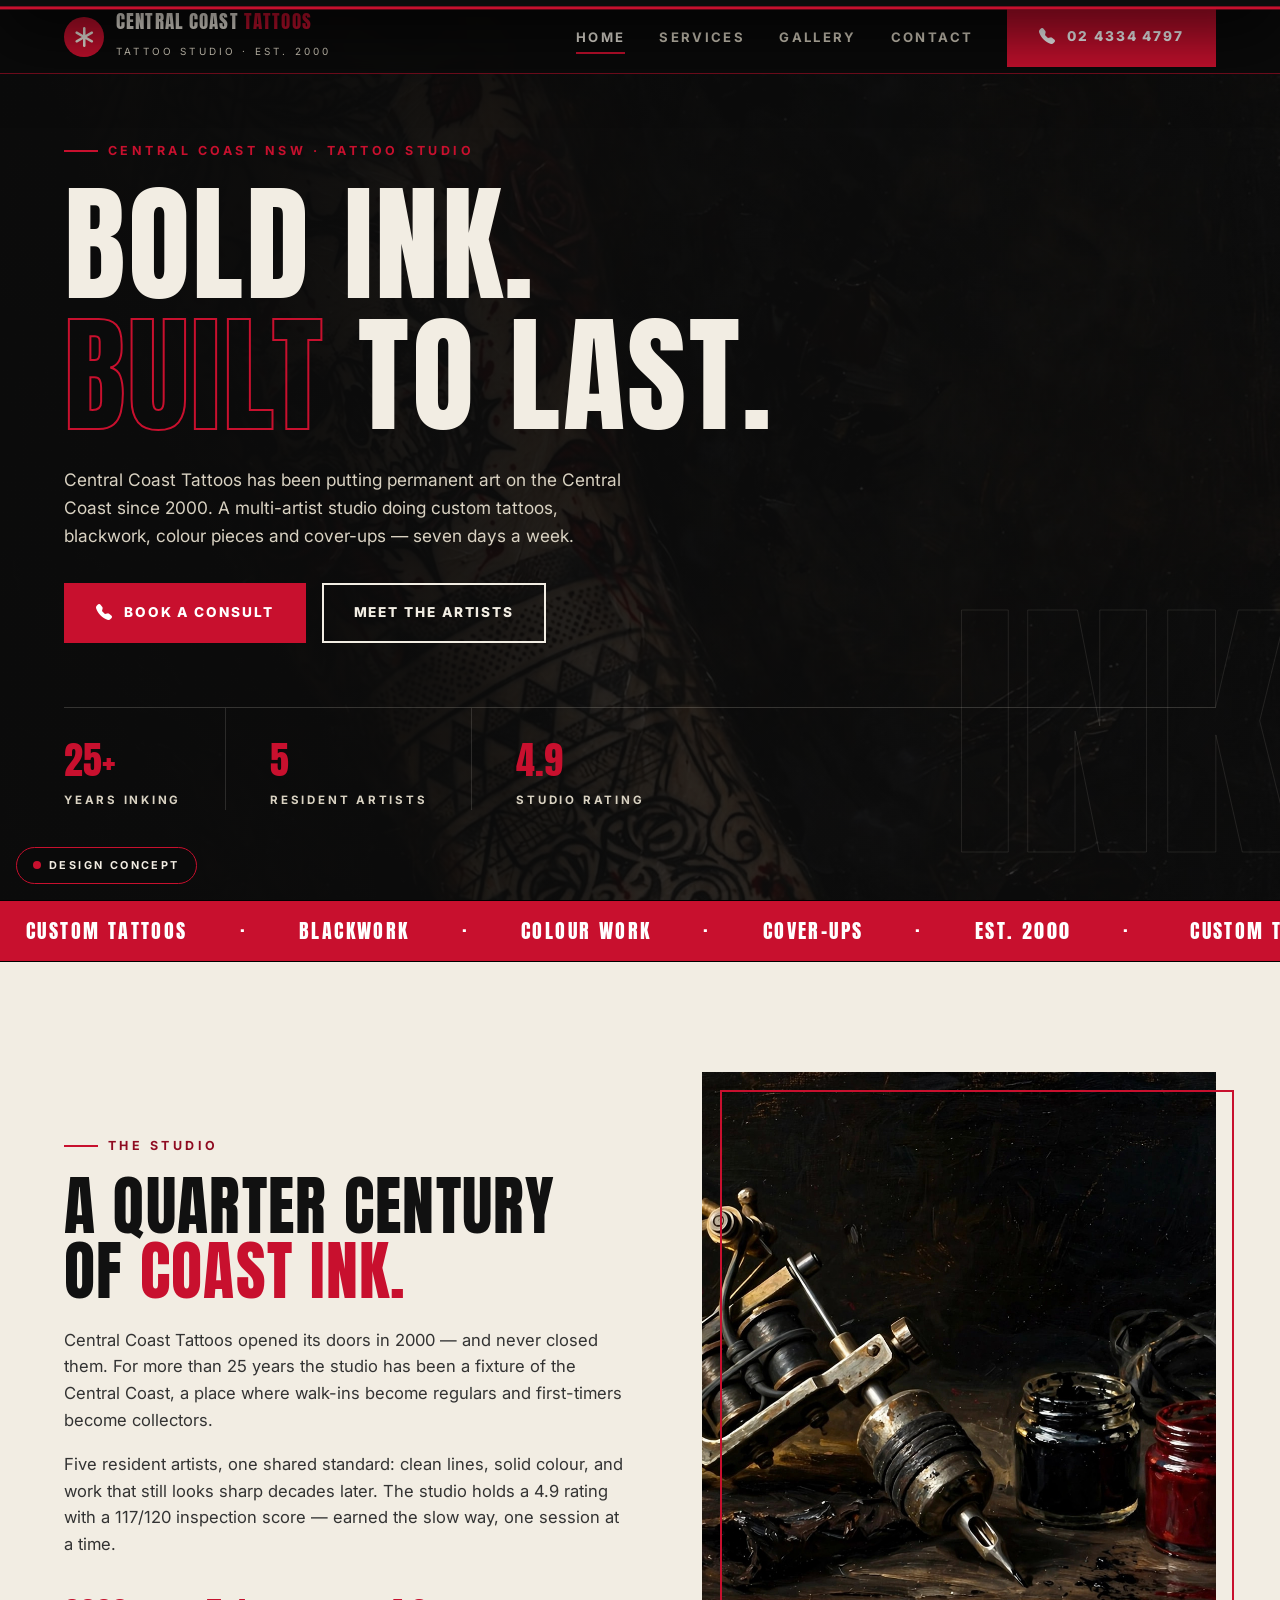
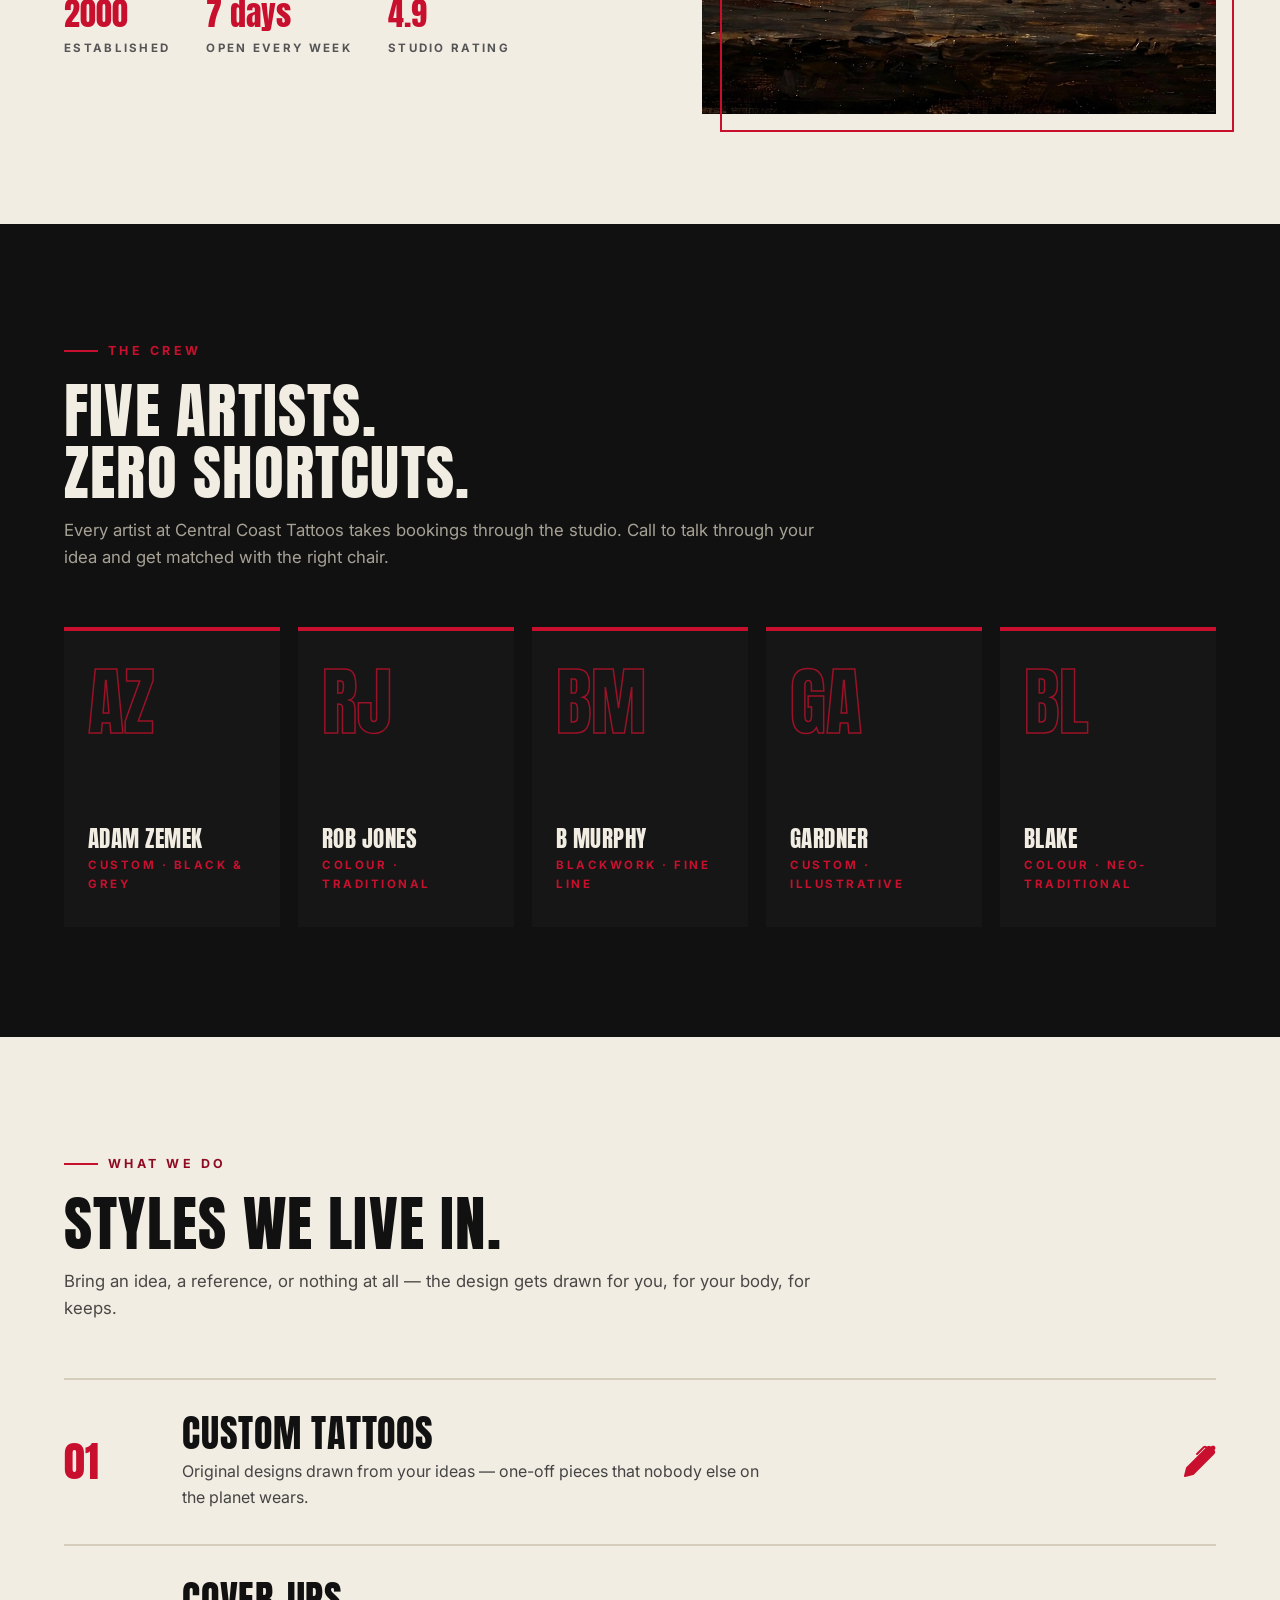
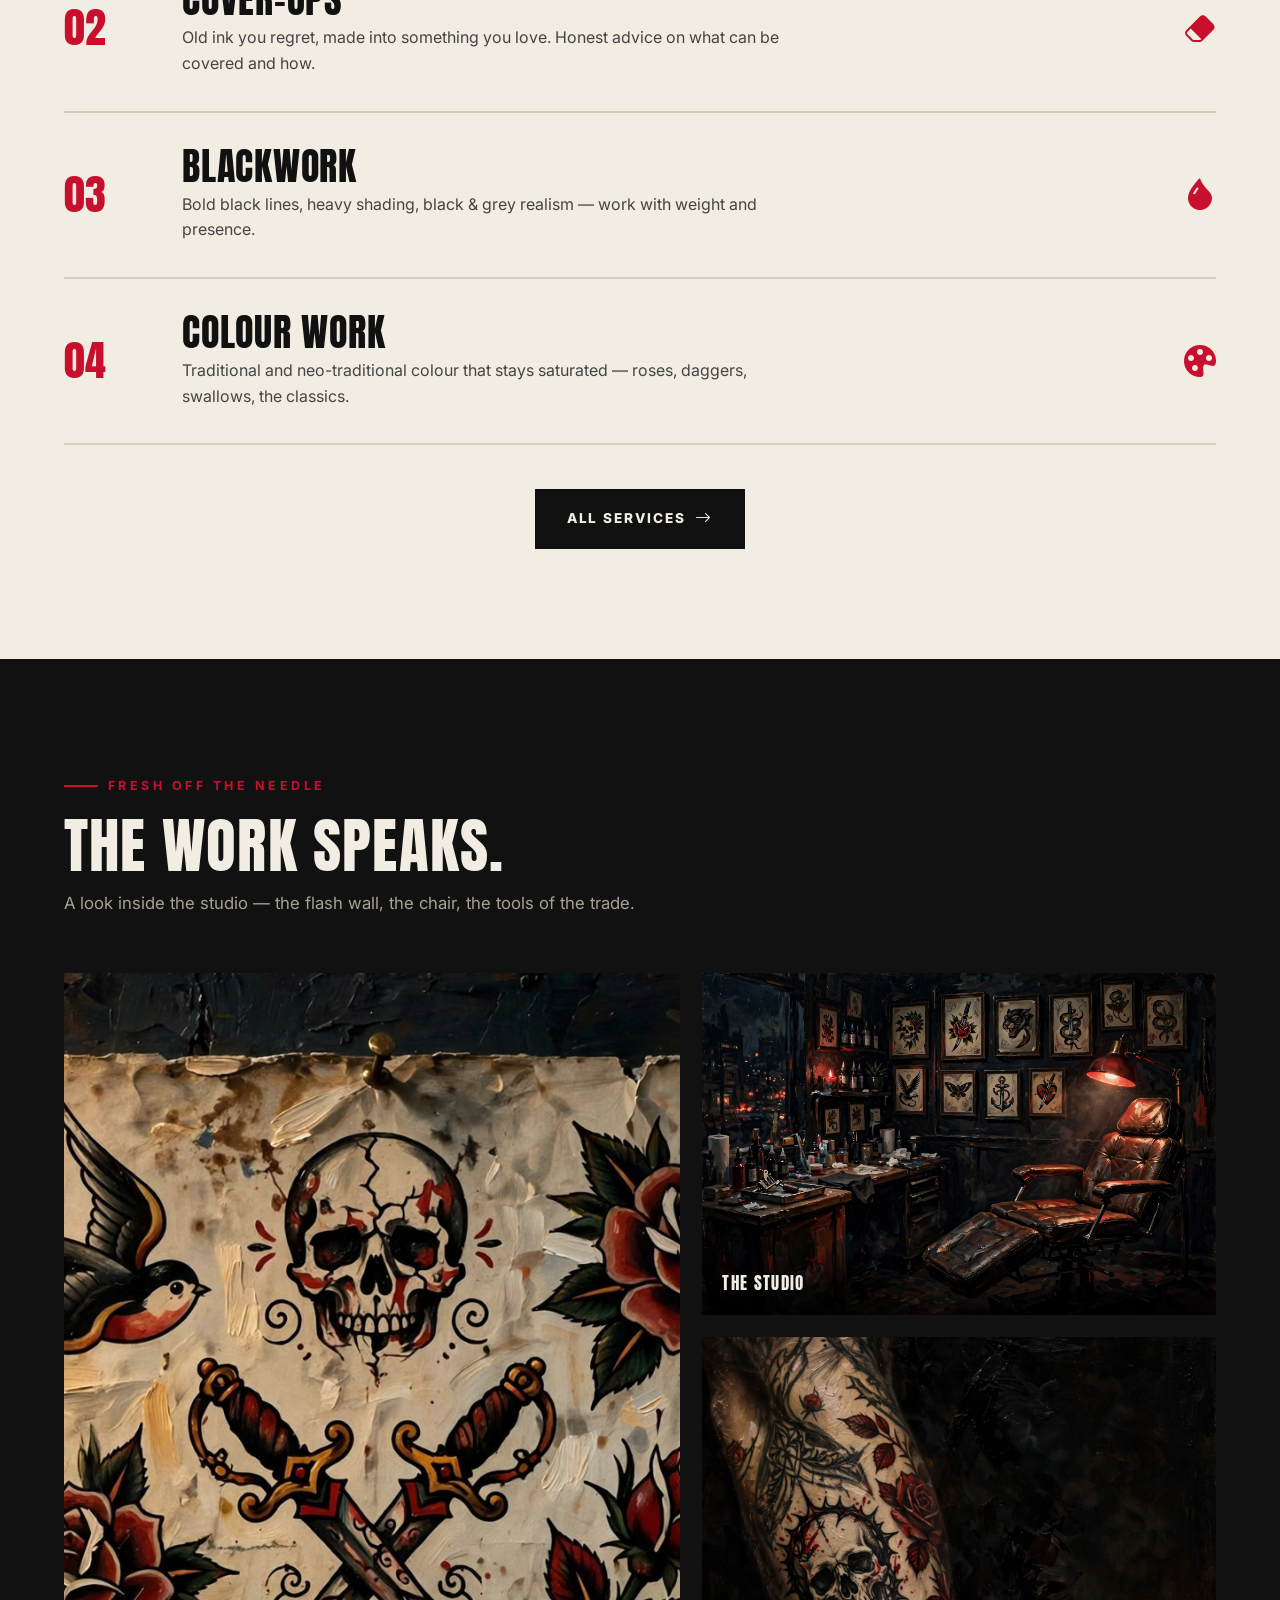
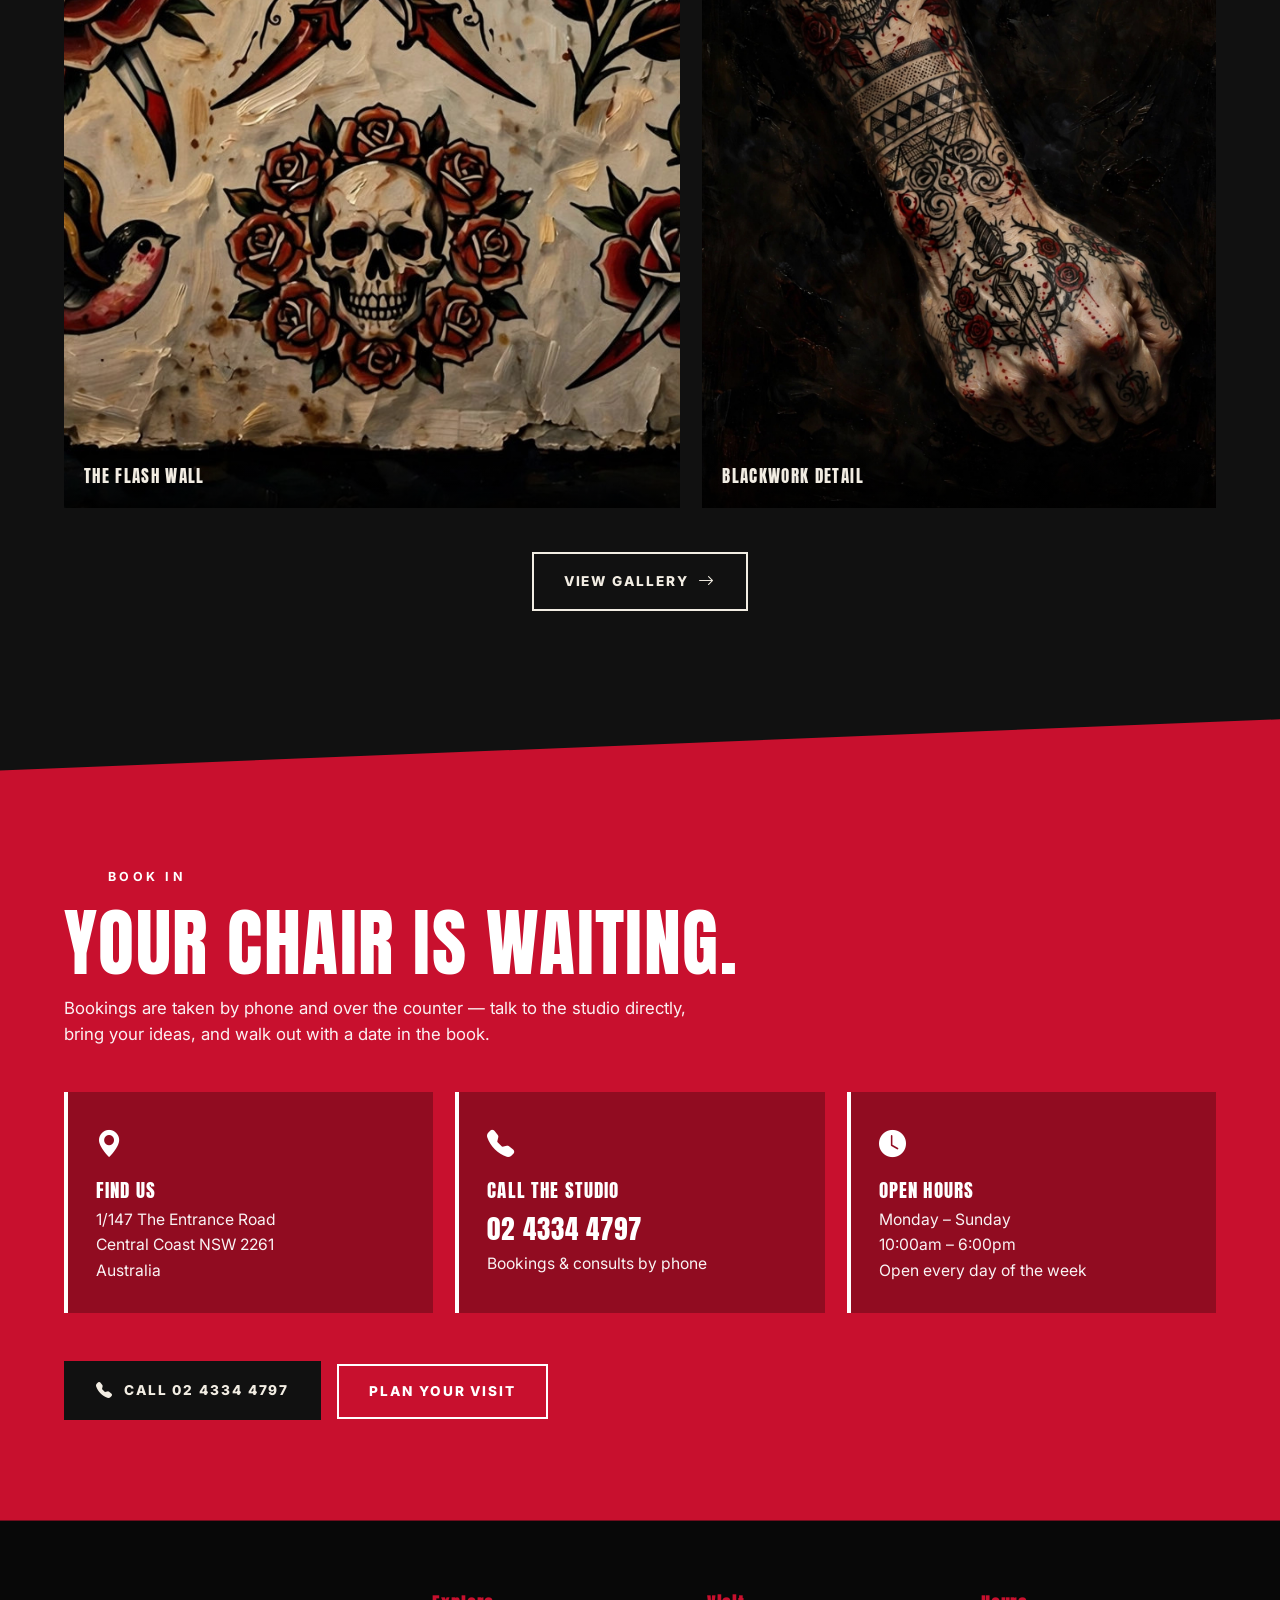
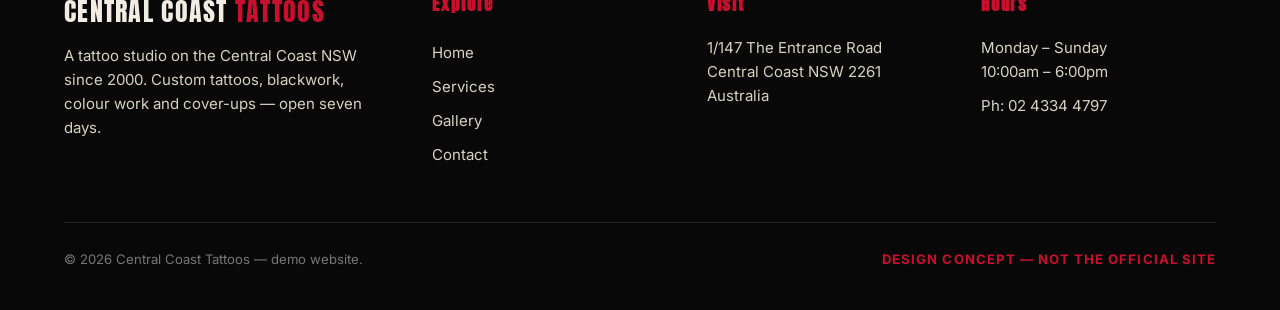
==== index.html @ eea4e3ea "Demo website concept for Central Coast Tattoos (Central Coast NSW, Australia)" ====
<!DOCTYPE html>
<html lang="en-AU">
<head>
<meta charset="UTF-8">
<meta name="viewport" content="width=device-width, initial-scale=1.0">
<title>Central Coast Tattoos — Tattoo Studio, Central Coast NSW</title>
<meta name="description" content="Central Coast Tattoos — a tattoo studio on the Central Coast NSW since 2000. Custom tattoos, blackwork, colour work and cover-ups. Call 02 4334 4797.">
<link rel="preconnect" href="https://fonts.googleapis.com">
<link rel="preconnect" href="https://fonts.gstatic.com" crossorigin>
<link href="https://fonts.googleapis.com/css2?family=Anton&family=Inter:wght@400;500;600;700;800&display=swap" rel="stylesheet">
<link rel="stylesheet" href="https://cdn.jsdelivr.net/npm/bootstrap-icons@1.11.3/font/bootstrap-icons.min.css">
<link rel="stylesheet" href="styles.css">
</head>
<body>

<header class="site-header">
  <div class="wrap header-inner">
    <a class="brand" href="index.html" aria-label="Central Coast Tattoos home">
      <span class="brand-mark"><i class="bi bi-asterisk"></i></span>
      <span>
        <span class="brand-name">CENTRAL COAST <span>TATTOOS</span></span><br>
        <span class="brand-sub">Tattoo Studio · Est. 2000</span>
      </span>
    </a>
    <nav class="main-nav" aria-label="Primary">
      <a class="nav-link active" href="index.html">Home</a>
      <a class="nav-link" href="services.html">Services</a>
      <a class="nav-link" href="gallery.html">Gallery</a>
      <a class="nav-link" href="contact.html">Contact</a>
      <a class="btn header-cta" href="tel:+61243344797"><i class="bi bi-telephone-fill"></i>02 4334 4797</a>
    </nav>
    <button class="hamburger" id="hamburger" aria-label="Open menu" aria-expanded="false" aria-controls="mobileNav">
      <i class="bi bi-list"></i>
    </button>
  </div>
</header>
<nav class="mobile-nav" id="mobileNav" aria-label="Mobile">
  <a href="index.html" class="active">Home</a>
  <a href="services.html">Services</a>
  <a href="gallery.html">Gallery</a>
  <a href="contact.html">Contact</a>
  <a class="btn" href="tel:+61243344797"><i class="bi bi-telephone-fill"></i>Call 02 4334 4797</a>
</nav>

<div class="concept-badge"><span class="dot"></span>Design concept</div>

<main>
  <!-- 1 · HERO -->
  <section class="hero">
    <div class="hero-bg" role="img" aria-label="Illustration of a heavily tattooed arm"></div>
    <div class="hero-veil"></div>
    <div class="hero-watermark" aria-hidden="true">Ink</div>
    <div class="hero-content">
      <span class="kicker">Central Coast NSW · Tattoo Studio</span>
      <h1>Bold ink.<br><span class="stroke">Built</span> to last.</h1>
      <p class="lede">Central Coast Tattoos has been putting permanent art on the Central Coast since 2000. A multi-artist studio doing custom tattoos, blackwork, colour pieces and cover-ups — seven days a week.</p>
      <div class="hero-ctas">
        <a class="btn" href="tel:+61243344797"><i class="bi bi-telephone-fill"></i>Book a consult</a>
        <a class="btn ghost" href="#artists">Meet the artists</a>
      </div>
      <div class="hero-stats">
        <div class="stat"><div class="num">25+</div><div class="lbl">Years inking</div></div>
        <div class="stat"><div class="num">5</div><div class="lbl">Resident artists</div></div>
        <div class="stat"><div class="num">4.9</div><div class="lbl">Studio rating</div></div>
      </div>
    </div>
  </section>

  <!-- marquee divider -->
  <div class="marquee" aria-hidden="true">
    <div class="marquee-track">
      <span>Custom tattoos</span><span>·</span><span>Blackwork</span><span>·</span><span>Colour work</span><span>·</span><span>Cover-ups</span><span>·</span><span>Est. 2000</span><span>·</span>
      <span>Custom tattoos</span><span>·</span><span>Blackwork</span><span>·</span><span>Colour work</span><span>·</span><span>Cover-ups</span><span>·</span><span>Est. 2000</span><span>·</span>
    </div>
  </div>

  <!-- 2 · STUDIO STORY -->
  <section class="bone section-pad">
    <div class="wrap story-grid">
      <div class="story-copy reveal">
        <span class="kicker">The studio</span>
        <h2>A quarter century<br>of <span class="red">coast ink.</span></h2>
        <p>Central Coast Tattoos opened its doors in 2000 — and never closed them. For more than 25 years the studio has been a fixture of the Central Coast, a place where walk-ins become regulars and first-timers become collectors.</p>
        <p>Five resident artists, one shared standard: clean lines, solid colour, and work that still looks sharp decades later. The studio holds a 4.9 rating with a 117/120 inspection score — earned the slow way, one session at a time.</p>
        <div class="story-facts">
          <div class="fact"><div class="n">2000</div><div class="t">Established</div></div>
          <div class="fact"><div class="n">7 days</div><div class="t">Open every week</div></div>
          <div class="fact"><div class="n">4.9</div><div class="t">Studio rating</div></div>
        </div>
      </div>
      <div class="frame reveal" aria-label="Illustration of a tattoo machine and ink pots">
        <img src="images/ink-needle-still-life.jpg" alt="Painterly still life of a tattoo machine with black and red ink pots" loading="lazy">
      </div>
    </div>
  </section>

  <!-- 3 · ARTISTS -->
  <section class="section-pad on-dark" id="artists">
    <div class="wrap">
      <div class="sec-head reveal">
        <span class="kicker">The crew</span>
        <h2>Five artists.<br>Zero shortcuts.</h2>
        <p>Every artist at Central Coast Tattoos takes bookings through the studio. Call to talk through your idea and get matched with the right chair.</p>
      </div>
      <div class="artist-grid">
        <article class="artist-card reveal"><span class="mono" aria-hidden="true">AZ</span><h3>Adam Zemek</h3><p class="style">Custom · Black &amp; grey</p></article>
        <article class="artist-card reveal"><span class="mono" aria-hidden="true">RJ</span><h3>Rob Jones</h3><p class="style">Colour · Traditional</p></article>
        <article class="artist-card reveal"><span class="mono" aria-hidden="true">BM</span><h3>B Murphy</h3><p class="style">Blackwork · Fine line</p></article>
        <article class="artist-card reveal"><span class="mono" aria-hidden="true">GA</span><h3>Gardner</h3><p class="style">Custom · Illustrative</p></article>
        <article class="artist-card reveal"><span class="mono" aria-hidden="true">BL</span><h3>Blake</h3><p class="style">Colour · Neo-traditional</p></article>
      </div>
    </div>
  </section>

  <!-- 4 · STYLES / SERVICES -->
  <section class="bone section-pad">
    <div class="wrap">
      <div class="sec-head reveal">
        <span class="kicker">What we do</span>
        <h2>Styles we live in.</h2>
        <p>Bring an idea, a reference, or nothing at all — the design gets drawn for you, for your body, for keeps.</p>
      </div>
      <div class="reveal">
        <div class="style-row">
          <span class="idx">01</span>
          <div><h3>Custom tattoos</h3><p>Original designs drawn from your ideas — one-off pieces that nobody else on the planet wears.</p></div>
          <i class="bi bi-pen-fill"></i>
        </div>
        <div class="style-row">
          <span class="idx">02</span>
          <div><h3>Cover-ups</h3><p>Old ink you regret, made into something you love. Honest advice on what can be covered and how.</p></div>
          <i class="bi bi-eraser-fill"></i>
        </div>
        <div class="style-row">
          <span class="idx">03</span>
          <div><h3>Blackwork</h3><p>Bold black lines, heavy shading, black &amp; grey realism — work with weight and presence.</p></div>
          <i class="bi bi-droplet-fill"></i>
        </div>
        <div class="style-row">
          <span class="idx">04</span>
          <div><h3>Colour work</h3><p>Traditional and neo-traditional colour that stays saturated — roses, daggers, swallows, the classics.</p></div>
          <i class="bi bi-palette-fill"></i>
        </div>
      </div>
      <div class="center reveal"><a class="btn dark" href="services.html">All services <i class="bi bi-arrow-right"></i></a></div>
    </div>
  </section>

  <!-- 5 · GALLERY PREVIEW -->
  <section class="section-pad on-dark">
    <div class="wrap">
      <div class="sec-head reveal">
        <span class="kicker">Fresh off the needle</span>
        <h2>The work speaks.</h2>
        <p>A look inside the studio — the flash wall, the chair, the tools of the trade.</p>
      </div>
      <div class="gprev-grid">
        <div class="gprev-item tall reveal"><img src="images/flash-art-composition.jpg" alt="Illustration of traditional tattoo flash designs on aged paper" loading="lazy"><div class="gprev-cap">The flash wall</div></div>
        <div class="gprev-item reveal"><img src="images/studio-interior.jpg" alt="Moody illustration of the tattoo studio interior with client chair" loading="lazy"><div class="gprev-cap">The studio</div></div>
        <div class="gprev-item reveal"><img src="images/hero-tattooed-arm.jpg" alt="Illustration of a heavily tattooed forearm and fist" loading="lazy"><div class="gprev-cap">Blackwork detail</div></div>
      </div>
      <div class="center reveal"><a class="btn ghost" href="gallery.html">View gallery <i class="bi bi-arrow-right"></i></a></div>
    </div>
  </section>

  <!-- 6 · BOOKING / VISIT BAND -->
  <section class="visit">
    <div class="wrap">
      <div class="reveal">
        <span class="kicker" style="color:#fff">Book in</span>
        <h2>Your chair is waiting.</h2>
        <p class="lede">Bookings are taken by phone and over the counter — talk to the studio directly, bring your ideas, and walk out with a date in the book.</p>
      </div>
      <div class="visit-grid">
        <div class="visit-card reveal">
          <i class="bi bi-geo-alt-fill"></i>
          <h3>Find us</h3>
          <p>1/147 The Entrance Road<br>Central Coast NSW 2261<br>Australia</p>
        </div>
        <div class="visit-card reveal">
          <i class="bi bi-telephone-fill"></i>
          <h3>Call the studio</h3>
          <a class="tel" href="tel:+61243344797">02 4334 4797</a>
          <p>Bookings &amp; consults by phone</p>
        </div>
        <div class="visit-card reveal">
          <i class="bi bi-clock-fill"></i>
          <h3>Open hours</h3>
          <p>Monday – Sunday<br>10:00am – 6:00pm<br>Open every day of the week</p>
        </div>
      </div>
      <div class="reveal">
        <a class="btn dark" href="tel:+61243344797"><i class="bi bi-telephone-fill"></i>Call 02 4334 4797</a>
        &nbsp;&nbsp;
        <a class="btn ghost" style="border-color:#fff;color:#fff" href="contact.html">Plan your visit</a>
      </div>
    </div>
  </section>
</main>

<footer>
  <div class="wrap">
    <div class="foot-grid">
      <div>
        <div class="foot-brand">CENTRAL COAST <span>TATTOOS</span></div>
        <p>A tattoo studio on the Central Coast NSW since 2000. Custom tattoos, blackwork, colour work and cover-ups — open seven days.</p>
      </div>
      <div>
        <h4>Explore</h4>
        <a href="index.html">Home</a>
        <a href="services.html">Services</a>
        <a href="gallery.html">Gallery</a>
        <a href="contact.html">Contact</a>
      </div>
      <div>
        <h4>Visit</h4>
        <p>1/147 The Entrance Road<br>Central Coast NSW 2261<br>Australia</p>
      </div>
      <div>
        <h4>Hours</h4>
        <p>Monday – Sunday<br>10:00am – 6:00pm</p>
        <p style="margin-top:10px">Ph: <a href="tel:+61243344797" style="display:inline">02 4334 4797</a></p>
      </div>
    </div>
    <div class="foot-bottom">
      <span>© <span id="year">2026</span> Central Coast Tattoos — demo website.</span>
      <span class="demo-note">DESIGN CONCEPT — NOT THE OFFICIAL SITE</span>
    </div>
  </div>
</footer>

<script>
(function(){
  var btn=document.getElementById('hamburger'), nav=document.getElementById('mobileNav'), icon=btn.querySelector('i');
  btn.addEventListener('click',function(){
    var open=nav.classList.toggle('open');
    btn.setAttribute('aria-expanded',open);
    btn.setAttribute('aria-label',open?'Close menu':'Open menu');
    icon.className=open?'bi bi-x':'bi bi-list';
  });
  nav.querySelectorAll('a').forEach(function(a){a.addEventListener('click',function(){nav.classList.remove('open');btn.setAttribute('aria-expanded','false');icon.className='bi bi-list';});});
  document.getElementById('year').textContent=new Date().getFullYear();
  var io=new IntersectionObserver(function(es){es.forEach(function(e){if(e.isIntersecting){e.target.classList.add('in');io.unobserve(e.target);}})},{threshold:.12});
  document.querySelectorAll('.reveal').forEach(function(el){io.observe(el);});
})();
</script>
</body>
</html>
---- styles.css ----
/* CENTRAL COAST TATTOOS — demo site stylesheet
   Palette: near-black #111111 · bone #F2EDE3 · red #C8102E
   Display: Anton (uppercase) · Body: Inter */
:root{
  --black:#111111;
  --coal:#0b0b0b;
  --bone:#F2EDE3;
  --bone-dim:#d9d2c2;
  --red:#C8102E;
  --red-deep:#8f0b21;
  --grey:#232323;
  --header-h:74px;
}
*{margin:0;padding:0;box-sizing:border-box}
html{scroll-behavior:smooth}
body{
  font-family:'Inter',system-ui,-apple-system,sans-serif;
  background:var(--black);
  color:var(--bone);
  line-height:1.6;
  overflow-x:hidden;
}
img{max-width:100%;display:block}
a{color:inherit;text-decoration:none}
h1,h2,h3,.display{font-family:'Anton',Impact,sans-serif;font-weight:400;text-transform:uppercase;letter-spacing:.02em;line-height:1.02}
.wrap{max-width:1200px;margin:0 auto;padding:0 24px}
.kicker{
  display:inline-flex;align-items:center;gap:10px;
  font-size:.78rem;font-weight:700;letter-spacing:.28em;text-transform:uppercase;
  color:var(--red);margin-bottom:18px;
}
.kicker::before{content:"";width:34px;height:2px;background:var(--red);display:inline-block}

/* ---------- header ---------- */
.site-header{
  position:fixed;top:0;left:0;right:0;height:var(--header-h);z-index:9000;
  background:rgba(11,11,11,.94);backdrop-filter:blur(8px);
  border-bottom:1px solid rgba(200,16,46,.55);
}
.header-inner{height:var(--header-h);display:flex;align-items:center;justify-content:space-between;gap:20px}
.brand{display:flex;align-items:center;gap:12px}
.brand-mark{
  width:40px;height:40px;border-radius:50%;background:var(--red);color:var(--bone);
  display:flex;align-items:center;justify-content:center;font-size:1.25rem;flex:none;
}
.brand-name{font-family:'Anton',Impact,sans-serif;font-size:1.18rem;letter-spacing:.06em;line-height:1}
.brand-name span{color:var(--red)}
.brand-sub{font-size:.62rem;letter-spacing:.32em;color:var(--bone-dim);text-transform:uppercase}
.main-nav{display:flex;align-items:center;gap:34px}
.main-nav a.nav-link{
  font-size:.82rem;font-weight:700;letter-spacing:.18em;text-transform:uppercase;color:var(--bone-dim);
  padding:6px 0;position:relative;transition:color .25s;
}
.main-nav a.nav-link::after{content:"";position:absolute;left:0;bottom:0;height:2px;width:0;background:var(--red);transition:width .25s}
.main-nav a.nav-link:hover,.main-nav a.nav-link.active{color:var(--bone)}
.main-nav a.nav-link:hover::after,.main-nav a.nav-link.active::after{width:100%}
.btn{
  display:inline-flex;align-items:center;gap:10px;
  font-weight:800;font-size:.85rem;letter-spacing:.14em;text-transform:uppercase;
  padding:15px 30px;border:2px solid var(--red);background:var(--red);color:#fff;
  transition:background .25s,transform .25s,box-shadow .25s;cursor:pointer;
}
.btn:hover{background:var(--red-deep);border-color:var(--red-deep);transform:translateY(-2px);box-shadow:0 12px 28px rgba(200,16,46,.35)}
.btn.ghost{background:transparent;color:var(--bone);border-color:var(--bone)}
.btn.ghost:hover{background:var(--bone);color:var(--black);box-shadow:none}
.btn.dark{background:var(--black);border-color:var(--black);color:var(--bone)}
.btn.dark:hover{background:#000;box-shadow:0 12px 28px rgba(0,0,0,.5)}
.btn .bi{font-size:1rem}
.hamburger{
  display:none;background:none;border:0;color:var(--bone);font-size:1.9rem;cursor:pointer;
  padding:8px;line-height:1;z-index:9600;position:relative;
}
/* mobile dropdown nav — z-index sits above page content but below header bar so the X stays tappable */
.mobile-nav{
  position:fixed;top:var(--header-h);left:0;right:0;z-index:9500;
  background:#0d0d0d;border-bottom:3px solid var(--red);
  transform:translateY(-115%);transition:transform .32s ease;
  padding:10px 24px 30px;box-shadow:0 30px 60px rgba(0,0,0,.6);
}
.mobile-nav.open{transform:translateY(0)}
.mobile-nav a{display:block;padding:16px 4px;font-family:'Anton',Impact,sans-serif;font-size:1.6rem;letter-spacing:.05em;text-transform:uppercase;border-bottom:1px solid #222;color:var(--bone)}
.mobile-nav a.active,.mobile-nav a:hover{color:var(--red)}
.mobile-nav .btn{margin-top:18px;width:100%;justify-content:center}

/* ---------- concept badge ---------- */
.concept-badge{
  position:fixed;left:16px;bottom:16px;z-index:8000;
  display:inline-flex;align-items:center;gap:8px;
  background:rgba(11,11,11,.88);border:1px solid var(--red);color:var(--bone);
  font-size:.68rem;font-weight:700;letter-spacing:.22em;text-transform:uppercase;
  padding:9px 16px;border-radius:999px;backdrop-filter:blur(6px);
}
.concept-badge .dot{width:8px;height:8px;border-radius:50%;background:var(--red);flex:none;animation:pulse 2s infinite}
@keyframes pulse{0%,100%{opacity:1}50%{opacity:.35}}

/* ---------- hero ---------- */
.hero{position:relative;min-height:100svh;display:flex;align-items:center;padding:calc(var(--header-h) + 60px) 0 90px;overflow:hidden}
.hero-bg{position:absolute;inset:0;background:url('images/hero-tattooed-arm.jpg') center 20%/cover no-repeat;opacity:.34}
.hero-veil{position:absolute;inset:0;background:linear-gradient(100deg,rgba(11,11,11,.96) 20%,rgba(11,11,11,.55) 55%,rgba(11,11,11,.25) 100%)}
.hero-watermark{
  position:absolute;right:-10px;bottom:6%;font-family:'Anton',Impact,sans-serif;
  font-size:clamp(6rem,22vw,20rem);line-height:.8;color:transparent;
  -webkit-text-stroke:1px rgba(242,237,227,.10);text-transform:uppercase;pointer-events:none;user-select:none;
}
.hero-content{position:relative;z-index:2;max-width:1200px;margin:0 auto;padding:0 24px;width:100%}
.hero h1{font-size:clamp(3.2rem,10vw,8.2rem);color:var(--bone);max-width:12ch}
.hero h1 .stroke{color:transparent;-webkit-text-stroke:2px var(--red)}
.hero p.lede{max-width:52ch;margin:26px 0 34px;font-size:1.08rem;color:var(--bone-dim)}
.hero-ctas{display:flex;gap:16px;flex-wrap:wrap}
.hero-stats{display:flex;gap:0;margin-top:64px;border-top:1px solid rgba(242,237,227,.18);flex-wrap:wrap}
.stat{padding:22px 44px 0 0;margin-right:44px;border-right:1px solid rgba(242,237,227,.14)}
.stat:last-child{border-right:0}
.stat .num{font-family:'Anton',Impact,sans-serif;font-size:2.4rem;color:var(--red)}
.stat .lbl{font-size:.72rem;letter-spacing:.24em;text-transform:uppercase;color:var(--bone-dim);font-weight:700}

/* ---------- marquee ---------- */
.marquee{background:var(--red);color:#fff;overflow:hidden;white-space:nowrap;padding:14px 0;border-top:1px solid #000;border-bottom:1px solid #000}
.marquee-track{display:inline-block;animation:scroll 26s linear infinite;font-family:'Anton',Impact,sans-serif;font-size:1.25rem;letter-spacing:.12em;text-transform:uppercase}
.marquee-track span{margin:0 26px}
@keyframes scroll{to{transform:translateX(-50%)}}

/* ---------- sections ---------- */
section{position:relative}
.section-pad{padding:110px 0}
.bone{background:var(--bone);color:var(--black)}
.bone .kicker{color:var(--red-deep)}
.sec-head{max-width:760px;margin-bottom:56px}
.sec-head h2{font-size:clamp(2.2rem,5.4vw,3.8rem);margin-bottom:14px}
.sec-head p{color:inherit;opacity:.75;font-size:1.05rem}
.on-dark .sec-head p{color:var(--bone-dim)}

/* story */
.story-grid{display:grid;grid-template-columns:1.05fr .95fr;gap:70px;align-items:center}
.story-copy h2{font-size:clamp(2.4rem,5.4vw,4rem);margin-bottom:22px}
.story-copy h2 .red{color:var(--red)}
.story-copy p{margin-bottom:18px;color:#333;font-size:1.04rem}
.story-facts{display:flex;gap:36px;margin-top:30px;flex-wrap:wrap}
.story-facts .fact .n{font-family:'Anton',Impact,sans-serif;font-size:2rem;color:var(--red)}
.story-facts .fact .t{font-size:.72rem;letter-spacing:.2em;text-transform:uppercase;font-weight:700;color:#555}
.frame{position:relative}
.frame img{width:100%;height:100%;object-fit:cover;aspect-ratio:4/5}
.frame::after{content:"";position:absolute;inset:0;border:2px solid var(--red);transform:translate(18px,18px);pointer-events:none}
.frame.dark-frame::after{border-color:var(--red)}

/* artists */
.artist-grid{display:grid;grid-template-columns:repeat(5,1fr);gap:18px}
.artist-card{
  background:#161616;border-top:4px solid var(--red);padding:34px 24px;min-height:300px;
  display:flex;flex-direction:column;justify-content:flex-end;position:relative;overflow:hidden;
  transition:transform .3s,background .3s;
}
.artist-card:hover{transform:translateY(-8px);background:#1c1c1c}
.artist-card .mono{
  font-family:'Anton',Impact,sans-serif;font-size:4.6rem;line-height:1;color:transparent;
  -webkit-text-stroke:1.5px rgba(200,16,46,.75);margin-bottom:auto;
}
.artist-card h3{font-size:1.45rem;margin:18px 0 6px}
.artist-card .style{font-size:.72rem;letter-spacing:.22em;text-transform:uppercase;color:var(--red);font-weight:700}

/* style list */
.style-row{
  display:grid;grid-template-columns:90px 1fr auto;gap:28px;align-items:center;
  padding:34px 0;border-bottom:2px solid #d5cdbb;transition:padding .25s;
}
.style-row:first-of-type{border-top:2px solid #d5cdbb}
.style-row:hover{padding-left:14px}
.style-row .idx{font-family:'Anton',Impact,sans-serif;font-size:2.6rem;color:var(--red)}
.style-row h3{font-size:clamp(1.5rem,3.4vw,2.4rem);margin-bottom:6px}
.style-row p{color:#444;max-width:60ch}
.style-row .bi{font-size:2rem;color:var(--red)}

/* gallery preview */
.gprev-grid{display:grid;grid-template-columns:1.2fr 1fr;gap:22px}
.gprev-grid .tall{grid-row:span 2}
.gprev-grid img{width:100%;height:100%;object-fit:cover;min-height:280px;filter:saturate(.92)}
.gprev-item{position:relative;overflow:hidden}
.gprev-item img{transition:transform .6s}
.gprev-item:hover img{transform:scale(1.05)}
.gprev-cap{
  position:absolute;left:0;bottom:0;right:0;padding:18px 20px;
  background:linear-gradient(transparent,rgba(0,0,0,.85));
  font-family:'Anton',Impact,sans-serif;letter-spacing:.08em;text-transform:uppercase;font-size:1.05rem;
}
.center{margin-top:44px;text-align:center}

/* visit band */
.visit{background:var(--red);color:#fff;clip-path:polygon(0 4vw,100% 0,100% 100%,0 100%);padding:calc(90px + 4vw) 0 100px;margin-top:-2px}
.visit h2{font-size:clamp(2.6rem,6vw,4.6rem);margin-bottom:14px}
.visit .lede{max-width:60ch;font-size:1.05rem;opacity:.94;margin-bottom:44px}
.visit-grid{display:grid;grid-template-columns:repeat(3,1fr);gap:22px;margin-bottom:48px}
.visit-card{background:rgba(0,0,0,.28);padding:30px 28px;border-left:4px solid #fff}
.visit-card .bi{font-size:1.7rem;margin-bottom:14px;display:block}
.visit-card h3{font-size:1.2rem;letter-spacing:.06em;margin-bottom:8px}
.visit-card p{font-size:.98rem;opacity:.95}
.visit-card a.tel{font-family:'Anton',Impact,sans-serif;font-size:1.7rem;letter-spacing:.04em}
.visit-card a.tel:hover{text-decoration:underline}

/* inner page hero */
.page-hero{padding:calc(var(--header-h) + 70px) 0 70px;background:var(--coal);border-bottom:1px solid rgba(200,16,46,.55);position:relative;overflow:hidden}
.page-hero h1{font-size:clamp(2.8rem,8vw,5.6rem)}
.page-hero h1 .stroke{color:transparent;-webkit-text-stroke:2px var(--red)}
.page-hero p{color:var(--bone-dim);max-width:62ch;margin-top:16px;font-size:1.05rem}

/* services page */
.svc-grid{display:grid;grid-template-columns:repeat(2,1fr);gap:22px;margin-bottom:90px}
.svc-card{background:#161616;border:1px solid #2b2b2b;border-top:4px solid var(--red);padding:40px 36px;transition:transform .3s,border-color .3s}
.svc-card:hover{transform:translateY(-6px);border-color:var(--red)}
.svc-card .bi{font-size:2.2rem;color:var(--red);margin-bottom:18px;display:block}
.svc-card h3{font-size:1.7rem;margin-bottom:12px}
.svc-card p{color:var(--bone-dim);font-size:.99rem}
.process{display:grid;grid-template-columns:repeat(4,1fr);gap:22px}
.step{background:var(--bone);color:var(--black);padding:34px 28px;position:relative}
.step .n{font-family:'Anton',Impact,sans-serif;font-size:3rem;color:var(--red);line-height:1;margin-bottom:12px}
.step h3{font-size:1.25rem;margin-bottom:8px}
.step p{font-size:.95rem;color:#3d3d3d}
.aftercare{background:#161616;border:1px solid #2b2b2b;padding:50px;margin-top:70px;display:grid;grid-template-columns:1fr 1fr;gap:40px;align-items:center}
.aftercare img{width:100%;aspect-ratio:4/3;object-fit:cover}
.aftercare h2{font-size:2rem;margin-bottom:16px}
.aftercare ul{list-style:none;margin-top:18px}
.aftercare li{padding:10px 0;border-bottom:1px solid #2b2b2b;display:flex;gap:14px;align-items:flex-start;color:var(--bone-dim);font-size:.97rem}
.aftercare li .bi{color:var(--red);font-size:1.1rem;flex:none;margin-top:3px}

/* gallery page */
.gal-grid{display:grid;grid-template-columns:repeat(3,1fr);gap:18px}
.gal-item{position:relative;overflow:hidden;background:#161616}
.gal-item img{width:100%;aspect-ratio:4/5;object-fit:cover;transition:transform .6s}
.gal-item:nth-child(2) img{object-position:20% 30%}
.gal-item:nth-child(4) img{object-position:80% 20%}
.gal-item:nth-child(5) img{object-position:50% 80%}
.gal-item:hover img{transform:scale(1.06)}
.gal-cap{position:absolute;left:0;bottom:0;right:0;padding:34px 20px 18px;background:linear-gradient(transparent,rgba(0,0,0,.88));font-family:'Anton',Impact,sans-serif;text-transform:uppercase;letter-spacing:.08em;font-size:1.05rem}
.gal-note{margin-top:40px;color:var(--bone-dim);font-size:.95rem;max-width:70ch}
.gal-note .bi{color:var(--red);margin-right:8px}

/* contact page */
.contact-grid{display:grid;grid-template-columns:1fr 1fr;gap:22px;margin-bottom:80px}
.c-card{background:#161616;border:1px solid #2b2b2b;border-top:4px solid var(--red);padding:40px 36px}
.c-card .bi{font-size:2rem;color:var(--red);margin-bottom:16px;display:block}
.c-card h3{font-size:1.5rem;margin-bottom:12px}
.c-card p{color:var(--bone-dim);margin-bottom:6px}
.c-card a.big{font-family:'Anton',Impact,sans-serif;font-size:1.9rem;letter-spacing:.03em;color:var(--bone);display:inline-block;margin:8px 0}
.c-card a.big:hover{color:var(--red)}
.hours-table{width:100%;border-collapse:collapse;margin-top:8px}
.hours-table td{padding:12px 4px;border-bottom:1px solid #2b2b2b;color:var(--bone-dim);font-size:.98rem}
.hours-table td:last-child{text-align:right;font-weight:700;color:var(--bone)}
.hours-table tr.today td{color:var(--red)}
.booking-steps{display:grid;grid-template-columns:repeat(3,1fr);gap:22px}
.booking-steps .step{background:#161616;border:1px solid #2b2b2b;color:var(--bone)}
.booking-steps .step p{color:var(--bone-dim)}
.map-link{display:inline-flex;align-items:center;gap:10px;margin-top:14px;font-weight:700;letter-spacing:.1em;text-transform:uppercase;font-size:.82rem;color:var(--red)}
.map-link:hover{text-decoration:underline}

/* footer */
footer{background:#080808;border-top:1px solid rgba(200,16,46,.55);padding:70px 0 40px}
.foot-grid{display:grid;grid-template-columns:1.4fr 1fr 1fr 1fr;gap:40px;margin-bottom:50px}
.foot-grid h4{font-family:'Anton',Impact,sans-serif;font-size:1.05rem;letter-spacing:.1em;margin-bottom:18px;color:var(--red)}
.foot-grid p,.foot-grid a{color:var(--bone-dim);font-size:.94rem}
.foot-grid a{display:block;padding:5px 0}
.foot-grid a:hover{color:var(--red)}
.foot-brand{font-family:'Anton',Impact,sans-serif;font-size:1.6rem;letter-spacing:.05em;margin-bottom:12px}
.foot-brand span{color:var(--red)}
.foot-bottom{border-top:1px solid #222;padding-top:26px;display:flex;justify-content:space-between;gap:16px;flex-wrap:wrap;font-size:.82rem;color:#777}
.foot-bottom .demo-note{color:var(--red);font-weight:700;letter-spacing:.08em}

/* reveal */
.reveal{opacity:0;transform:translateY(26px);transition:opacity .7s ease,transform .7s ease}
.reveal.in{opacity:1;transform:none}

/* ---------- responsive ---------- */
@media(max-width:1020px){
  .artist-grid{grid-template-columns:repeat(3,1fr)}
  .process{grid-template-columns:repeat(2,1fr)}
  .foot-grid{grid-template-columns:1fr 1fr}
}
@media(max-width:860px){
  .main-nav{display:none}
  .hamburger{display:block}
  .header-cta{display:none}
  .story-grid{grid-template-columns:1fr;gap:50px}
  .gprev-grid{grid-template-columns:1fr}
  .gprev-grid .tall{grid-row:auto}
  .visit-grid{grid-template-columns:1fr}
  .svc-grid{grid-template-columns:1fr}
  .contact-grid{grid-template-columns:1fr}
  .booking-steps{grid-template-columns:1fr}
  .aftercare{grid-template-columns:1fr}
  .gal-grid{grid-template-columns:repeat(2,1fr)}
  .style-row{grid-template-columns:60px 1fr}
  .style-row .bi{display:none}
  .visit{clip-path:none;padding:80px 0}
  .section-pad{padding:80px 0}
  .stat{padding:16px 26px 0 0;margin-right:26px}
}
@media(max-width:560px){
  .artist-grid{grid-template-columns:1fr 1fr}
  .artist-card{min-height:230px;padding:24px 18px}
  .artist-card .mono{font-size:3.4rem}
  .gal-grid{grid-template-columns:1fr}
  .foot-grid{grid-template-columns:1fr}
  .hero-ctas .btn{width:100%;justify-content:center}
}
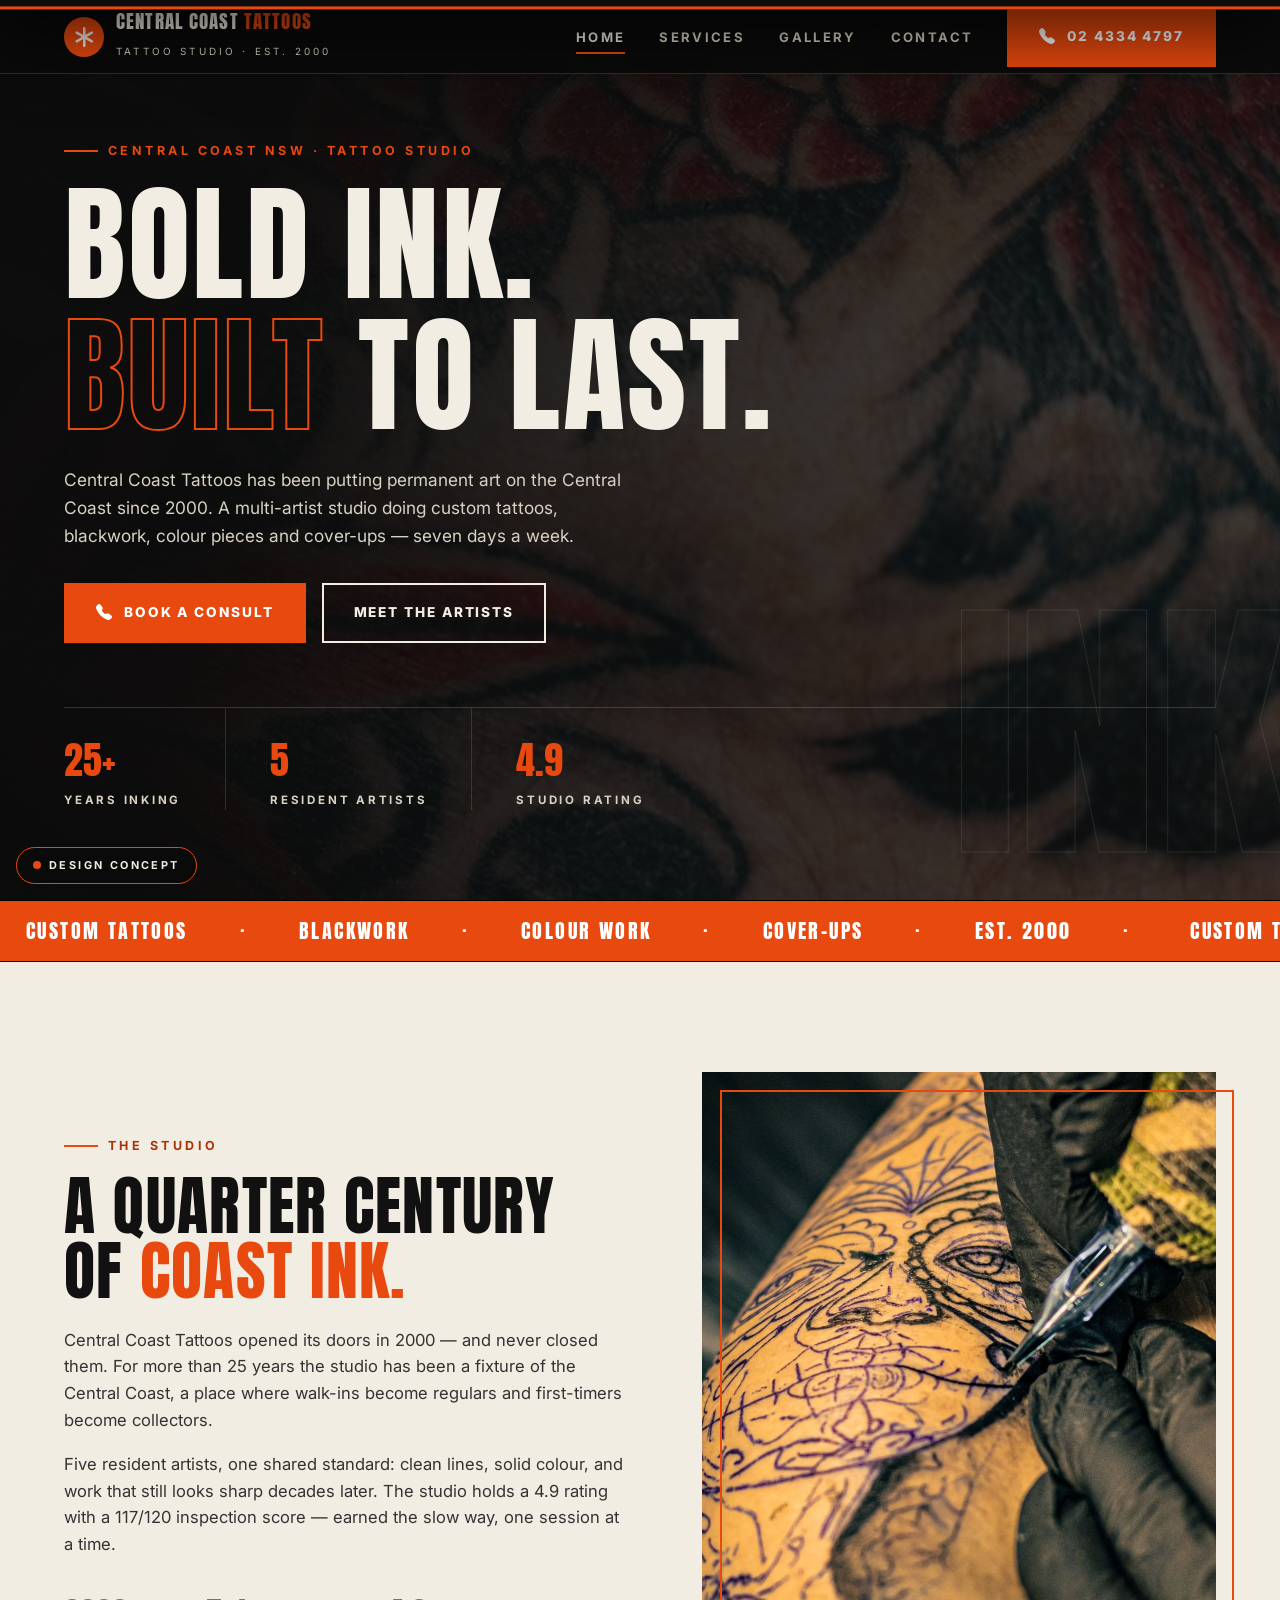
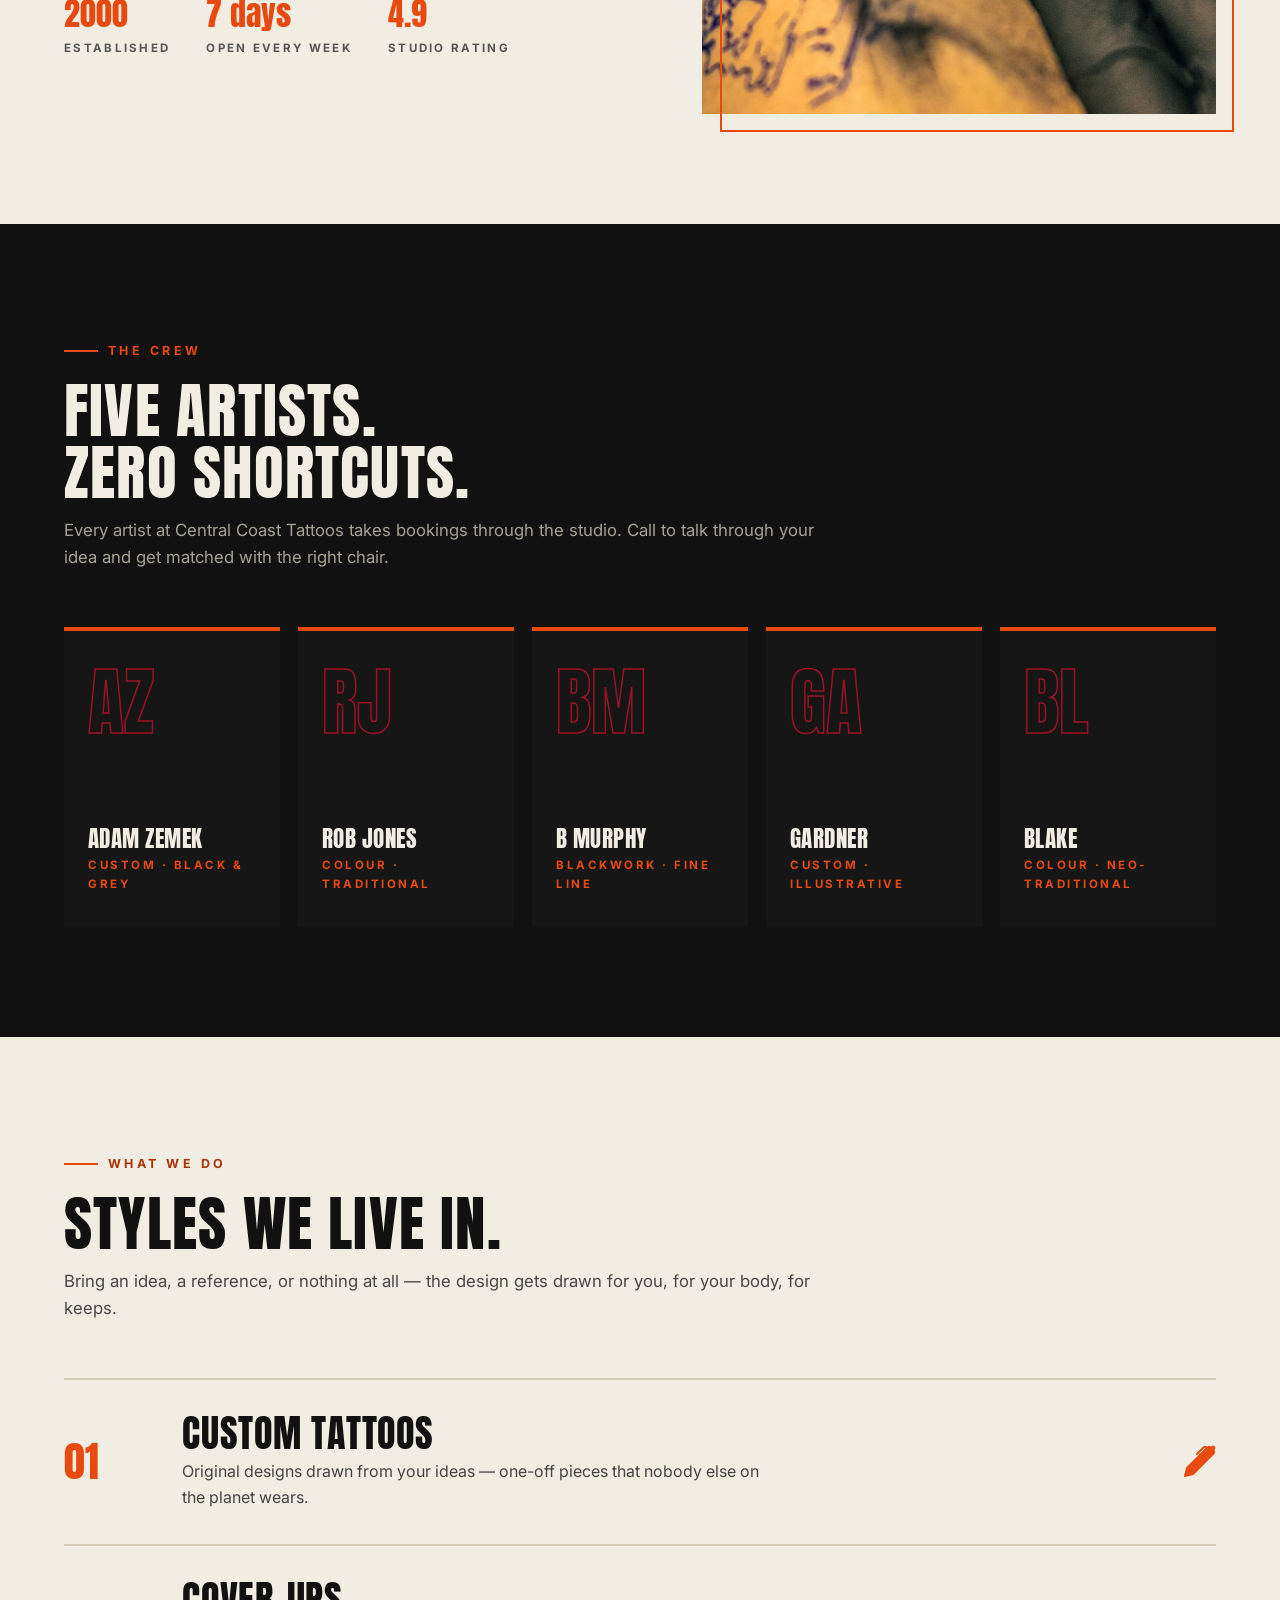
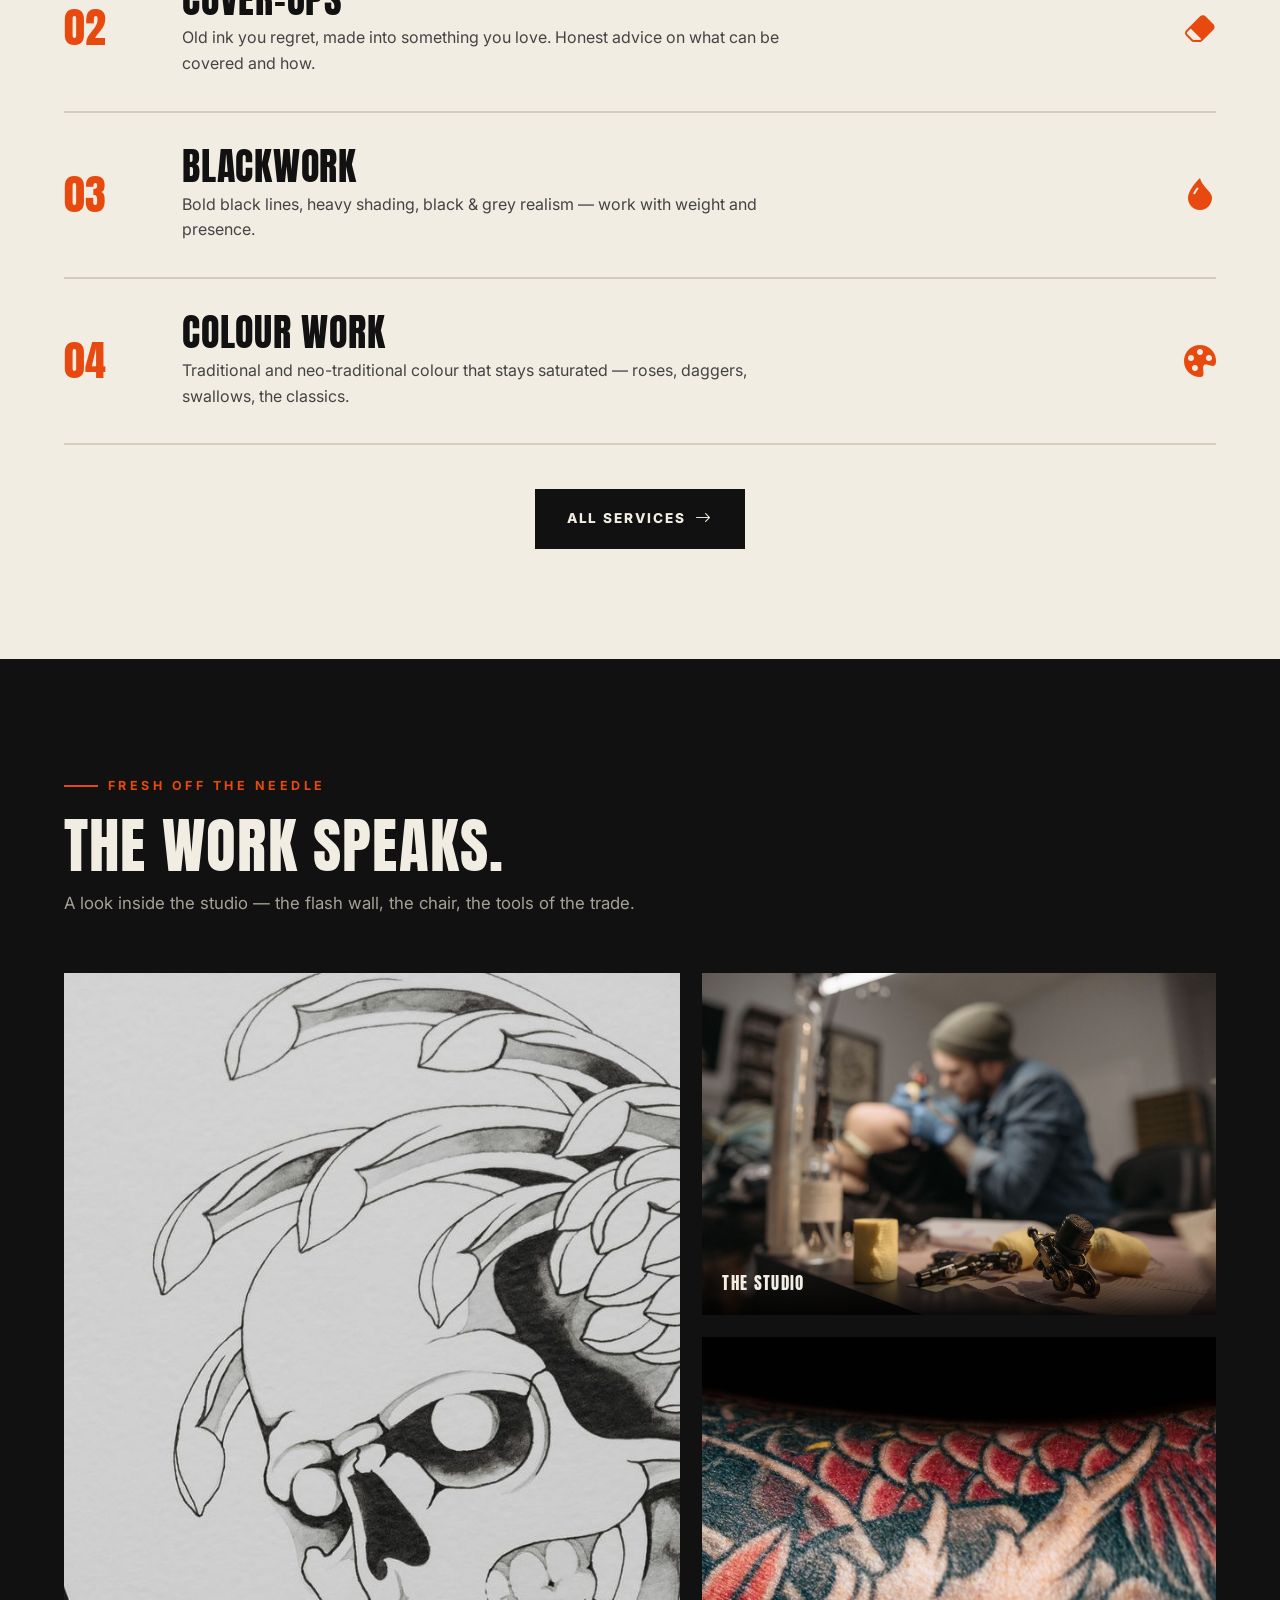
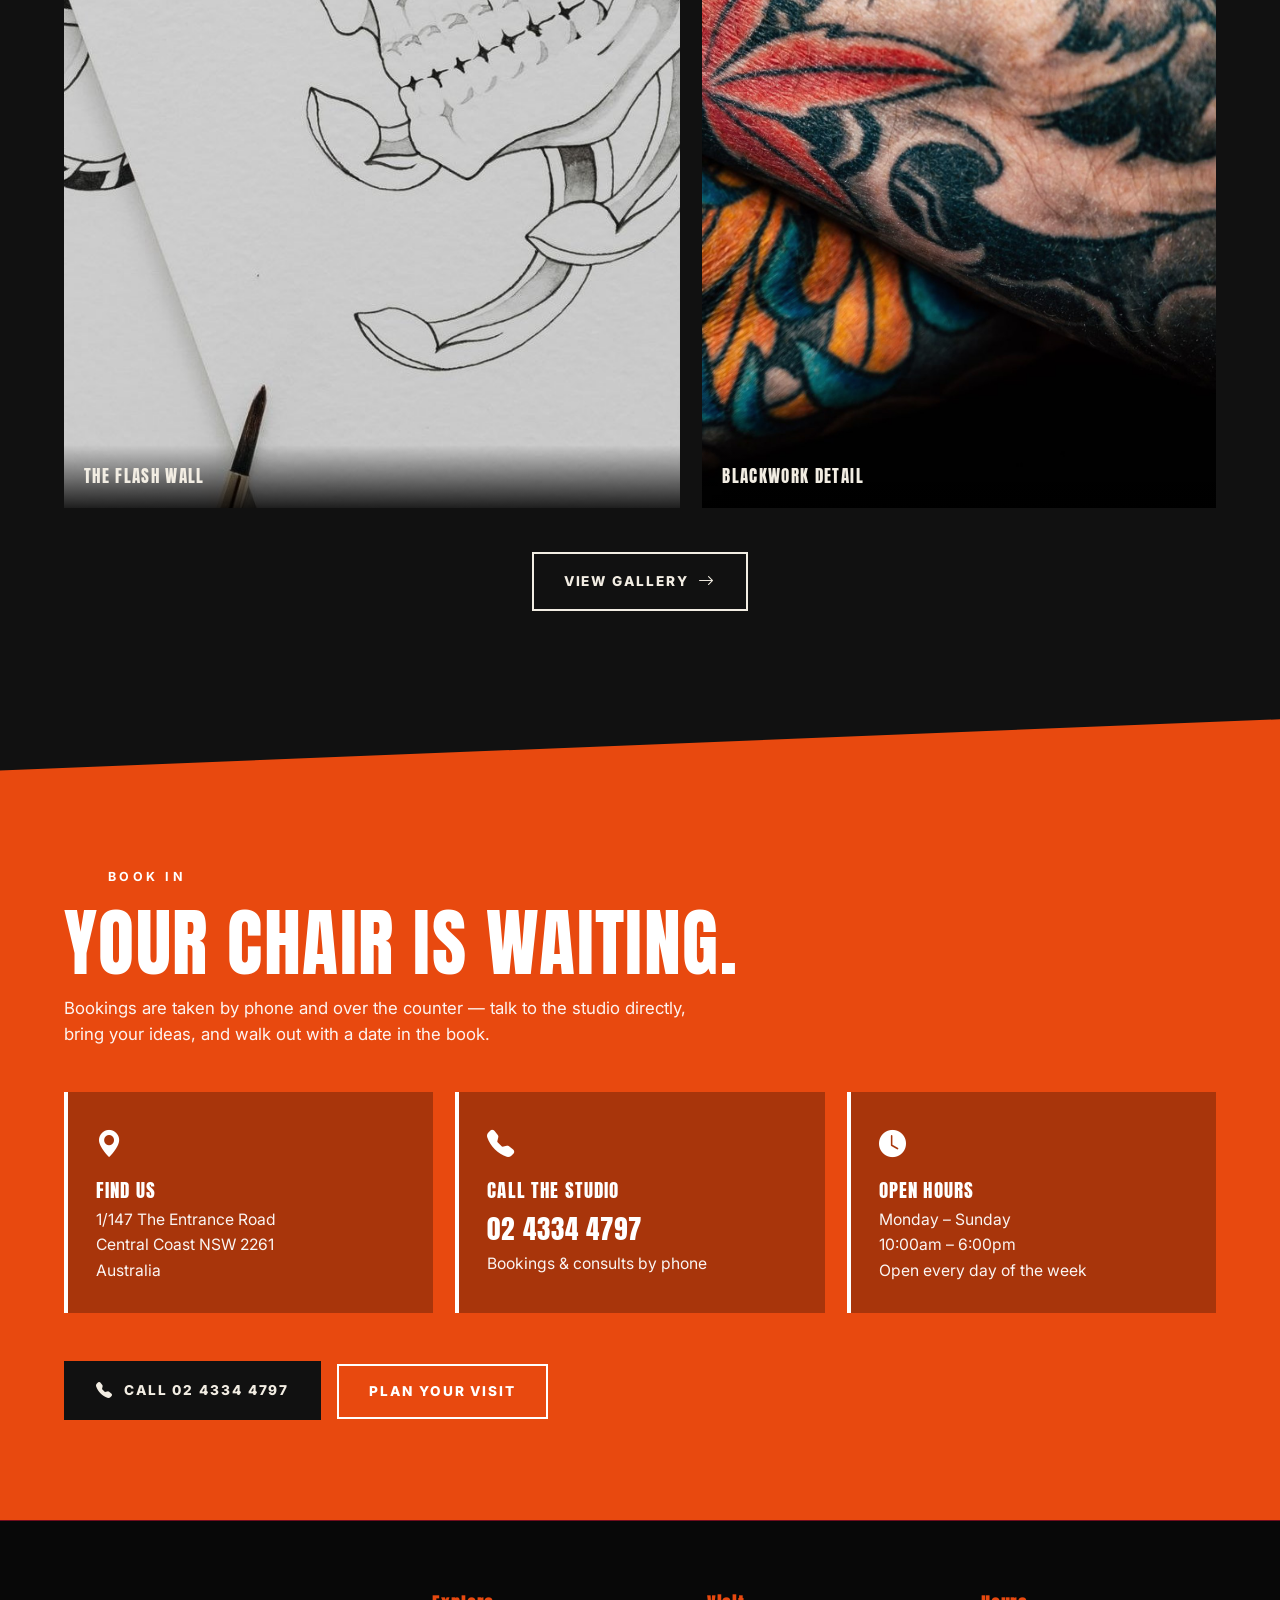
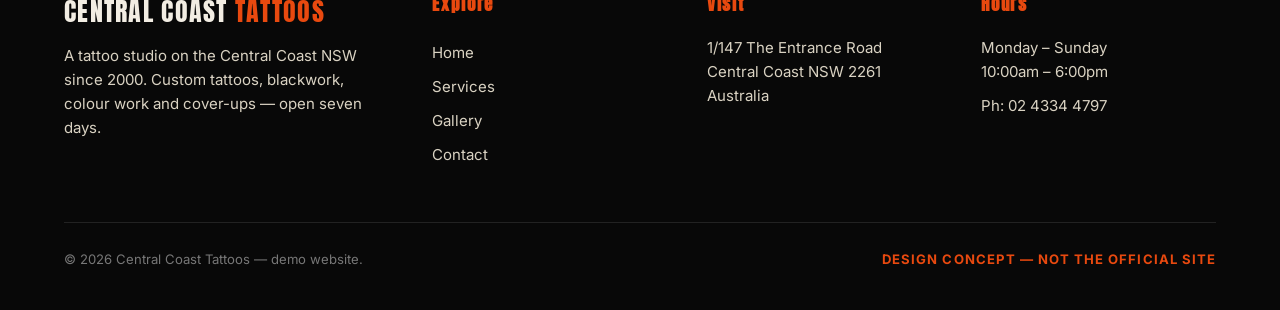
==== commit 3b0eca09: "Demo website concept for Central Coast Tattoos (Central Coast NSW)" ====
--- a/index.html
+++ b/index.html
@@ -8,8 +8,11 @@
 <link rel="preconnect" href="https://fonts.googleapis.com">
 <link rel="preconnect" href="https://fonts.gstatic.com" crossorigin>
 <link href="https://fonts.googleapis.com/css2?family=Anton&family=Inter:wght@400;500;600;700;800&display=swap" rel="stylesheet">
-<link rel="stylesheet" href="https://cdn.jsdelivr.net/npm/bootstrap-icons@1.11.3/font/bootstrap-icons.min.css">
+<link rel="stylesheet" href="vendor/bootstrap-icons/bootstrap-icons.min.css">
 <link rel="stylesheet" href="styles.css">
+<link rel="icon" type="image/png" href="favicon.png">
+<link rel="apple-touch-icon" href="apple-touch-icon.png">
+<noscript><style>.reveal{opacity:1 !important;transform:none !important}</style></noscript>
 </head>
 <body>
 
--- a/styles.css
+++ b/styles.css
@@ -1,13 +1,13 @@
 /* CENTRAL COAST TATTOOS — demo site stylesheet
-   Palette: near-black #111111 · bone #F2EDE3 · red #C8102E
+   Palette: near-black #111111 · bone #F2EDE3 · burnt orange #E8490F
    Display: Anton (uppercase) · Body: Inter */
 :root{
   --black:#111111;
   --coal:#0b0b0b;
   --bone:#F2EDE3;
   --bone-dim:#d9d2c2;
-  --red:#C8102E;
-  --red-deep:#8f0b21;
+  --red:#E8490F;
+  --red-deep:#A93408;
   --grey:#232323;
   --header-h:74px;
 }
